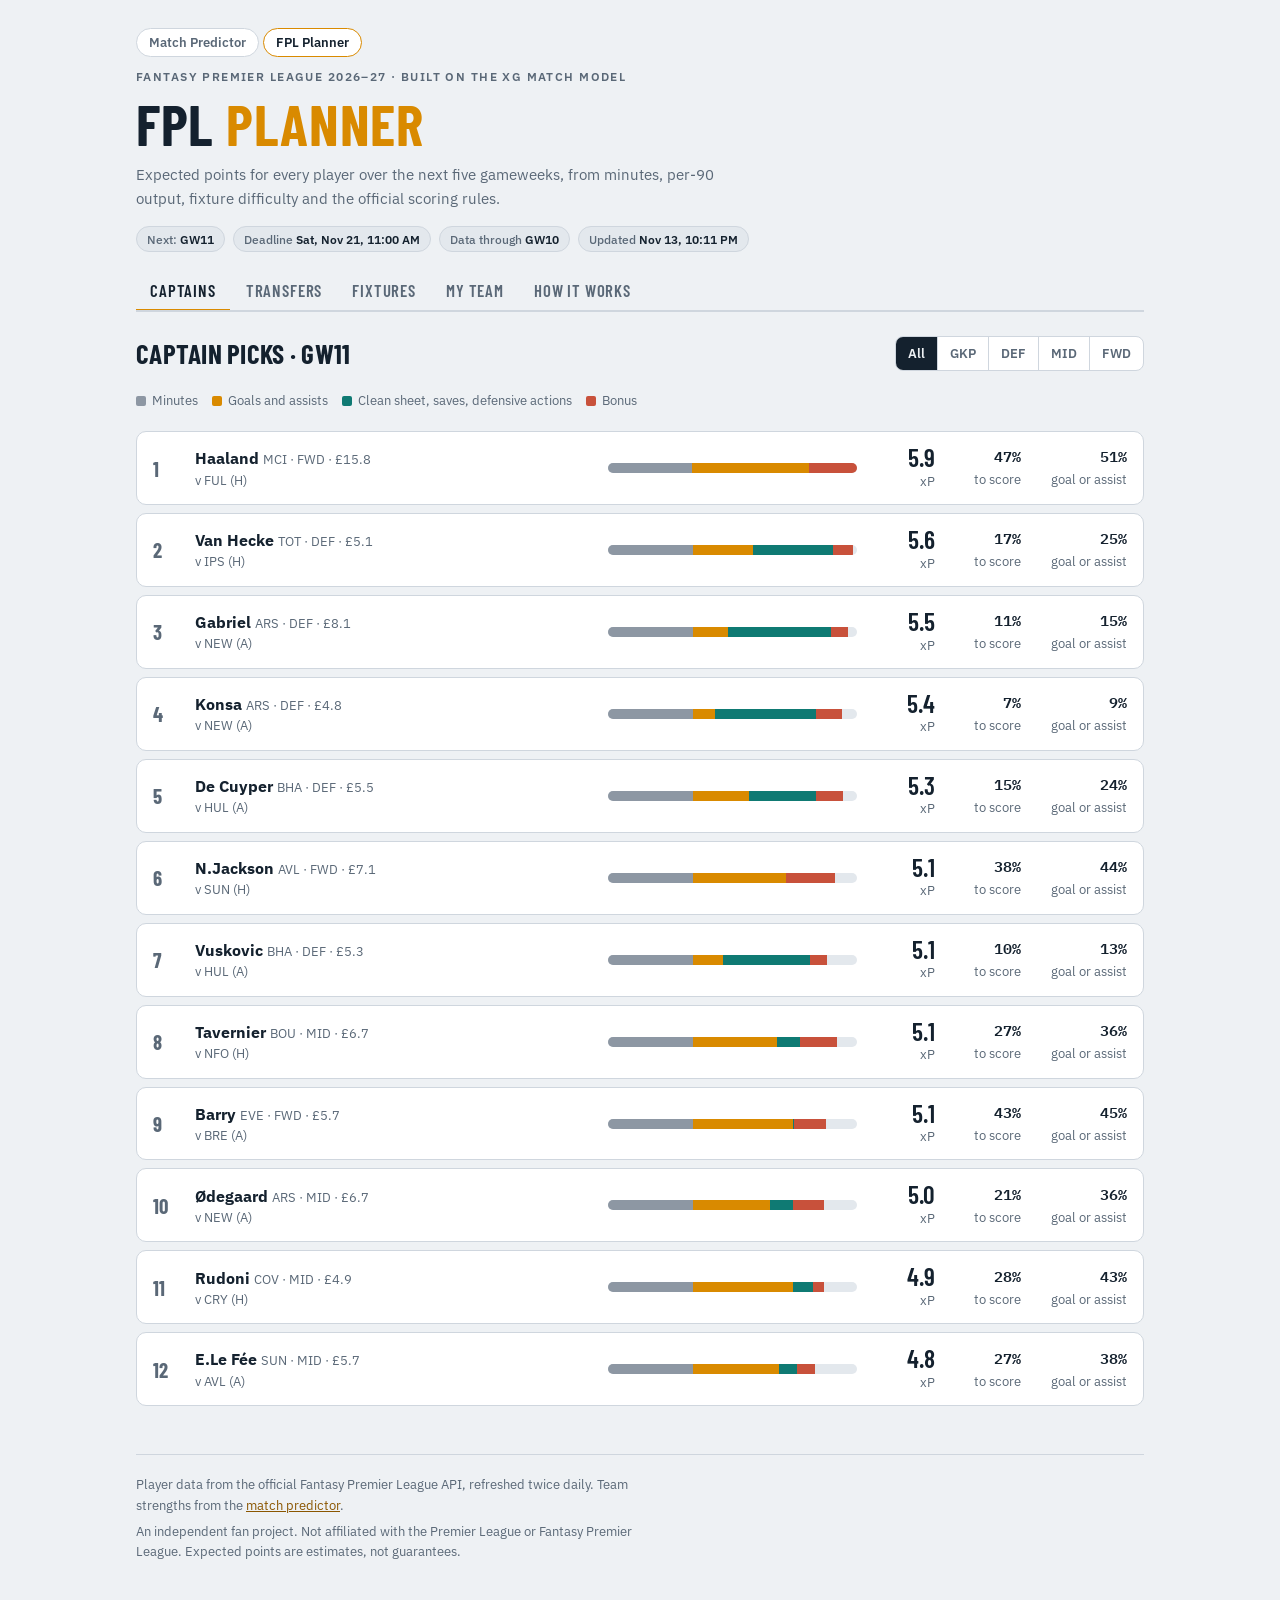
==== site/fpl.html @ b5d15877 "FPL Planner: captains, transfers, fixtures and my team New page site/fpl.html built on the expected-" ====
<!doctype html>
<html lang="en">
<head>
<meta charset="utf-8">
<meta name="viewport" content="width=device-width, initial-scale=1, viewport-fit=cover">
<title>FPL Planner</title>
<meta name="description" content="Expected points, captain picks, transfer targets and fixture difficulty for Fantasy Premier League, built on an xG match model.">
<link rel="icon" href="data:image/svg+xml,%3Csvg xmlns='http://www.w3.org/2000/svg' viewBox='0 0 32 32'%3E%3Crect width='32' height='32' rx='6' fill='%2314212e'/%3E%3Cpath d='M7 22h4v-6H7zM14 22h4V10h-4zM21 22h4v-9h-4z' fill='%23f2a524'/%3E%3C/svg%3E">
<link rel="preconnect" href="https://fonts.googleapis.com">
<link rel="preconnect" href="https://fonts.gstatic.com" crossorigin>
<link rel="stylesheet" href="https://fonts.googleapis.com/css2?family=Barlow+Condensed:wght@500;600;700&family=IBM+Plex+Sans:wght@400;500;600&family=IBM+Plex+Mono:wght@400;500&display=swap">
<link rel="stylesheet" href="styles.css">
</head>
<body>
<div class="wrap">
  <div class="sitenav"><a href="./">Match Predictor</a><a href="fpl.html" aria-current="page">FPL Planner</a></div>
  <header>
    <div class="eyebrow">Fantasy Premier League 2026–27 · built on the xG match model</div>
    <h1>FPL <span>Planner</span></h1>
    <p class="muted">Expected points for every player over the next five gameweeks, from minutes, per-90 output, fixture difficulty and the official scoring rules.</p>
    <div class="notes" id="notes"></div>
  </header>

  <nav role="tablist" aria-label="Views">
    <button role="tab" data-view="captains">Captains</button>
    <button role="tab" data-view="transfers">Transfers</button>
    <button role="tab" data-view="fixtures">Fixtures</button>
    <button role="tab" data-view="myteam">My team</button>
    <button role="tab" data-view="method">How it works</button>
  </nav>

  <section data-v="captains">
    <div class="toolbar">
      <h2 id="cap-title">Captain picks</h2>
      <div class="seg" id="cap-pos" role="group" aria-label="Position"></div>
    </div>
    <div class="key">
      <span><i style="background:var(--c-app)"></i>Minutes</span><span><i style="background:var(--c-att)"></i>Goals and assists</span>
      <span><i style="background:var(--c-def)"></i>Clean sheet, saves, defensive actions</span><span><i style="background:var(--c-bonus)"></i>Bonus</span>
    </div>
    <div id="cap-list" class="caps"><p class="loading">Loading projections…</p></div>
  </section>

  <section data-v="transfers" hidden>
    <div class="toolbar">
      <h2>Transfer targets</h2>
      <div class="filters">
        <div class="seg" id="tr-pos" role="group" aria-label="Position"></div>
        <label class="inline">Max price <select id="tr-price"></select></label>
        <label class="inline"><input type="checkbox" id="tr-fit" checked> Hide flagged players</label>
      </div>
    </div>
    <p class="muted small">Projected points over the next five gameweeks. Click a column to sort. Value is five-week points per £1m.</p>
    <div class="panel tablewrap"><table id="tr-table" class="ptable"></table></div>
  </section>

  <section data-v="fixtures" hidden>
    <div class="toolbar">
      <h2>Fixture planner</h2>
      <div class="seg" id="fx-mode" role="group" aria-label="Measure"></div>
    </div>
    <p class="muted small" id="fx-note"></p>
    <div class="panel tablewrap"><table id="fx-table" class="fxgrid"></table></div>
  </section>

  <section data-v="myteam" hidden>
    <div class="toolbar">
      <h2>My team</h2>
      <div class="filters">
        <label class="inline">Load team ID <select id="mt-entry"></select></label>
        <label class="inline">Bank £<input id="mt-bank" type="number" step="0.1" min="0" value="0.0"></label>
        <button class="btn ghost" id="mt-clear" type="button">Clear squad</button>
      </div>
    </div>
    <div class="grid2">
      <div class="panel">
        <h3>Your squad <span class="muted small" id="mt-count"></span></h3>
        <div id="mt-squad" class="squad"></div>
        <p class="muted small" id="mt-validity"></p>
      </div>
      <div class="panel">
        <h3>Add players</h3>
        <input id="mt-search" type="search" placeholder="Search by name or team" autocomplete="off">
        <div id="mt-results" class="results"></div>
      </div>
    </div>
    <div id="mt-advice" class="grid2"></div>
  </section>

  <section data-v="method" hidden>
    <h2>How it works</h2>
    <div class="steps panel">
      <div class="step"><div class="n">1</div><div><h3>Minutes</h3><p>How often the player has played, and played 60+ minutes, over his team's last five gameweeks, times FPL's availability flag for injuries and suspensions. Blank gameweeks don't count against him.</p></div></div>
      <div class="step"><div class="n">2</div><div><h3>Output per minute</h3><p>Season xG, xA, saves, bonus and yellow cards per minute, plus how often he reaches the defensive-contribution threshold (<span id="m-defcon"></span>). Small samples are pulled toward the average for his position, so two lucky games don't make a star.</p></div></div>
      <div class="step"><div class="n">3</div><div><h3>Fixture difficulty from the match model</h3><p>Attacking output scales with his team's expected goals in each fixture compared with its average. Clean-sheet and goals-conceded chances come straight from the <a href="./#method">match predictor's</a> scoreline grid, so a 2.1 xG team facing a leaky defence is treated very differently from a trip to the league's best.</p></div></div>
      <div class="step"><div class="n">4</div><div><h3>Official scoring</h3><p>The points per goal, assist, clean sheet and so on are read from the FPL game itself every day, so rule changes are picked up automatically.</p></div></div>
    </div>
    <div class="panel">
      <h3>Does it work?</h3>
      <p class="muted small">Tested on every gameweek of 2025-26 from GW5, predicting each from earlier data only, with settings fixed before the test and no injury news.</p>
      <div class="tablewrap"><table class="ptable" id="bt-table">
        <thead><tr><th></th><th>This model</th><th>Points per game</th><th>Last 5 GWs</th></tr></thead>
        <tbody>
          <tr><td>Typical error per player</td><td><b>1.61</b></td><td>1.63</td><td>1.70</td></tr>
          <tr><td>Ranking accuracy (rank correlation)</td><td><b>0.57</b></td><td>0.56</td><td>0.54</td></tr>
          <tr><td>Points from its top 11 picks, per GW</td><td><b>53.4</b></td><td>46.7</td><td>42.8</td></tr>
          <tr><td>Captain's points per GW</td><td>6.4</td><td>6.4</td><td>4.0</td></tr>
        </tbody>
      </table></div>
      <p class="muted small">Better than the obvious alternatives at ranking players, which is what decisions need. Individual gameweeks stay very noisy, and projections above about 4 points ran 0.4–0.8 too high in the test. Read them as a ranking guide, not a promise. <a href="https://github.com/gsatyabrata99/pl-match-predictor/blob/main/experiments/2026-11-13-FPL-BACKTEST.md">Full report</a>.</p>
    </div>
  </section>

  <footer>
    <p>Player data from the official Fantasy Premier League API, refreshed twice daily. Team strengths from the <a href="./">match predictor</a>.</p>
    <p>An independent fan project. Not affiliated with the Premier League or Fantasy Premier League. Expected points are estimates, not guarantees.</p>
  </footer>
</div>
<script src="fpl.js"></script>
</body>
</html>
---- site/styles.css ----
/* Layout: floodlit scoreboard — a condensed signage header, tab strip, then one working view at a time */
:root {
  --bg: #eef1f4;        /* cool concrete */
  --surface: #ffffff;
  --sunk: #e3e8ed;
  --line: #cfd6de;
  --fg: #14212e;        /* stadium navy ink */
  --muted: #5a6877;
  --accent: #d98a00;    /* scoreboard amber */
  --accent-ink: #8a5600;
  --home: #0f7a73;      /* home teal */
  --draw: #8d97a3;
  --away: #c8513b;      /* away brick */
  --good: #2f8a4a; --bad: #c0392b; --meh: #8d97a3;
  --heat: #0f7a73;
  --font-display: "Barlow Condensed", "Arial Narrow", "Roboto Condensed", sans-serif;
  --font-body: "IBM Plex Sans", system-ui, -apple-system, "Segoe UI", sans-serif;
  --font-data: "IBM Plex Mono", ui-monospace, "SF Mono", Menlo, monospace;
}
@media (prefers-color-scheme: dark) { :root:not([data-theme="light"]) {
  --bg: #0e151d; --surface: #16202b; --sunk: #1d2935; --line: #2a3846; --fg: #e8eef4; --muted: #93a3b3;
  --accent: #f2a524; --accent-ink: #f6bd5c; --home: #3cb8ad; --draw: #7d8894; --away: #e8735c;
  --good: #57b870; --bad: #e8735c; --meh: #7d8894; --heat: #3cb8ad; color-scheme: dark } }
:root[data-theme="dark"] {
  --bg: #0e151d; --surface: #16202b; --sunk: #1d2935; --line: #2a3846; --fg: #e8eef4; --muted: #93a3b3;
  --accent: #f2a524; --accent-ink: #f6bd5c; --home: #3cb8ad; --draw: #7d8894; --away: #e8735c;
  --good: #57b870; --bad: #e8735c; --meh: #7d8894; --heat: #3cb8ad; color-scheme: dark }

* { box-sizing: border-box; }
html { color-scheme: light; -webkit-text-size-adjust: 100%; }
body { margin: 0; background: var(--bg); color: var(--fg); font: 15px/1.55 var(--font-body); }
[hidden] { display: none !important; }
img { max-width: 100%; }
a { color: var(--accent-ink); }
footer { margin-top: 48px; padding-top: 20px; border-top: 1px solid var(--line); font-size: .82rem; color: var(--muted); display: grid; gap: 6px; }
.loading { padding: 40px 0; color: var(--muted); }
.wrap { max-width: 1040px; margin: 0 auto; padding-left: max(16px, env(safe-area-inset-left, 0px)); padding-right: max(16px, env(safe-area-inset-right, 0px)); padding-block: 28px 64px; }
h1, h2, h3 { font-family: var(--font-display); font-weight: 700; letter-spacing: .01em; text-wrap: balance; margin: 0; line-height: 1.05; }
h1 { font-size: clamp(2.4rem, 7vw, 3.6rem); text-transform: uppercase; }
h1 span { color: var(--accent); }
h2 { font-size: 1.7rem; text-transform: uppercase; }
h3 { font-size: 1.2rem; text-transform: uppercase; letter-spacing: .03em; }
p { margin: 0; max-width: 66ch; }
.muted { color: var(--muted); }
.num { font-family: var(--font-data); font-variant-numeric: tabular-nums; }
.eyebrow { font: 600 .74rem/1 var(--font-body); letter-spacing: .12em; text-transform: uppercase; color: var(--muted); }

header { display: grid; gap: 10px; margin-bottom: 18px; }
.notes { display: flex; flex-wrap: wrap; gap: 8px; margin-top: 6px; }
.chip { font: 500 .78rem/1 var(--font-body); padding: 6px 10px; border-radius: 999px; background: var(--sunk); color: var(--muted); border: 1px solid var(--line); }
.chip b { color: var(--fg); font-weight: 600; }

nav { display: flex; gap: 2px; border-bottom: 2px solid var(--line); margin-bottom: 24px; overflow-x: auto; scrollbar-width: none; }
nav button { font: 600 1.05rem/1 var(--font-display); text-transform: uppercase; letter-spacing: .05em; background: none; border: 0; color: var(--muted); padding: 12px 14px 10px; border-bottom: 3px solid transparent; margin-bottom: -2px; cursor: pointer; white-space: nowrap; }
nav button[aria-selected="true"] { color: var(--fg); border-bottom-color: var(--accent); }
nav button:hover { color: var(--fg); }
button:focus-visible, select:focus-visible, input:focus-visible, .fx:focus-visible { outline: 2px solid var(--accent); outline-offset: 2px; }

section { display: grid; gap: 20px; }
.toolbar { display: flex; flex-wrap: wrap; align-items: center; gap: 12px; justify-content: space-between; }
select { font: 500 .95rem var(--font-body); color: var(--fg); background: var(--surface); border: 1px solid var(--line); border-radius: 8px; padding: 8px 10px; max-width: 100%; }
.panel { background: var(--surface); border: 1px solid var(--line); border-radius: 12px; padding: 18px; min-width: 0; }

/* Gameweek fixtures */
.day { display: grid; gap: 8px; }
.fx { display: grid; grid-template-columns: minmax(0,1fr) minmax(200px, 1.3fr) 92px; align-items: center; gap: 16px; background: var(--surface); border: 1px solid var(--line); border-radius: 10px; padding: 12px 16px; cursor: pointer; text-align: left; color: inherit; font: inherit; width: 100%; }
.fx:hover { border-color: var(--accent); }
.teams { display: grid; gap: 2px; min-width: 0; }
.teams .t { font: 600 1.05rem/1.25 var(--font-body); white-space: nowrap; overflow: hidden; text-overflow: ellipsis; }
.teams .t small { font: 500 .72rem var(--font-body); color: var(--muted); margin-left: 6px; letter-spacing: .06em; text-transform: uppercase; }
.bar { display: flex; height: 28px; border-radius: 6px; overflow: hidden; font: 500 .78rem/28px var(--font-data); }
.bar div { text-align: center; color: #fff; min-width: 0; overflow: hidden; white-space: nowrap; }
.bar .h { background: var(--home); } .bar .d { background: var(--draw); } .bar .a { background: var(--away); }
.bar-legend { display: flex; justify-content: space-between; font: .72rem var(--font-body); color: var(--muted); margin-top: 4px; }
.score { text-align: right; }
.score .big { font: 700 1.6rem/1 var(--font-display); }
.score .lbl { font-size: .72rem; color: var(--muted); }
.score .fav { font: 600 .72rem/1.3 var(--font-body); color: var(--fg); margin-top: 6px; padding-top: 6px; border-top: 1px solid var(--line); }
.key { display: flex; gap: 14px; flex-wrap: wrap; font-size: .8rem; color: var(--muted); }
.key i { display: inline-block; width: 10px; height: 10px; border-radius: 2px; margin-right: 6px; vertical-align: -1px; }

/* Matchup */
.picker { display: grid; grid-template-columns: 1fr auto 1fr; gap: 12px; align-items: end; }
.picker label { display: grid; gap: 6px; }
.picker .vs { font: 700 1.4rem var(--font-display); color: var(--muted); padding-bottom: 6px; }
.verdict { display: grid; grid-template-columns: repeat(3, 1fr); gap: 1px; background: var(--line); border-radius: 12px; overflow: hidden; border: 1px solid var(--line); }
.verdict div { background: var(--surface); padding: 16px; display: grid; gap: 2px; }
.verdict .p { font: 700 clamp(2rem, 6vw, 3rem)/1 var(--font-display); }
.verdict .home .p { color: var(--home); } .verdict .draw .p { color: var(--draw); } .verdict .away .p { color: var(--away); }
.grid2 { display: grid; grid-template-columns: minmax(0, 1.2fr) minmax(0, 1fr); gap: 20px; }
.heat { display: grid; grid-template-columns: 34px repeat(6, minmax(0, 1fr)); gap: 3px; margin-top: 12px; }
.heat .c { aspect-ratio: 1.25; display: grid; place-items: center; border-radius: 4px; font: 500 .74rem var(--font-data); max-width: 100%; }
.heat .ax { display: grid; place-items: center; font: 600 .78rem var(--font-data); color: var(--muted); }
.heat .best { outline: 2px solid var(--accent); outline-offset: -2px; }
.axis-note { display: flex; justify-content: space-between; font-size: .75rem; color: var(--muted); margin-top: 6px; }
.stats { display: grid; gap: 0; }
.stat { display: flex; justify-content: space-between; gap: 12px; padding: 9px 0; border-bottom: 1px solid var(--line); }
.stat:last-child { border-bottom: 0; }
.stat span:last-child { font-family: var(--font-data); font-variant-numeric: tabular-nums; }

/* Ratings */
.tablewrap { overflow-x: auto; }
table { border-collapse: collapse; width: 100%; font-size: .9rem; }
th { font: 600 .72rem var(--font-body); letter-spacing: .08em; text-transform: uppercase; color: var(--muted); text-align: right; padding: 8px 10px; border-bottom: 2px solid var(--line); white-space: nowrap; cursor: pointer; }
th:first-child, td:first-child, th:nth-child(2), td:nth-child(2) { text-align: left; }
td { padding: 9px 10px; border-bottom: 1px solid var(--line); text-align: right; font-family: var(--font-data); font-variant-numeric: tabular-nums; white-space: nowrap; }
td.name { font-family: var(--font-body); font-weight: 600; }
td.name small { color: var(--muted); font-weight: 500; margin-left: 6px; font-size: .7rem; letter-spacing: .06em; }
.form { display: inline-flex; gap: 3px; }
.form b { width: 18px; height: 18px; border-radius: 3px; display: grid; place-items: center; font: 600 .66rem var(--font-body); color: #fff; }
.form .W { background: var(--good); } .form .D { background: var(--meh); } .form .L { background: var(--bad); }
.meter { display: inline-block; width: 60px; height: 6px; background: var(--sunk); border-radius: 3px; vertical-align: middle; margin-left: 8px; position: relative; overflow: hidden; }
.meter i { position: absolute; inset: 0 auto 0 0; background: var(--accent); }
svg text { font-family: var(--font-data); }
.scatter-wrap { overflow-x: auto; }

/* Record */
.kpis { display: grid; grid-template-columns: repeat(auto-fit, minmax(170px, 1fr)); gap: 12px; }
.kpi { background: var(--surface); border: 1px solid var(--line); border-radius: 10px; padding: 14px 16px; display: grid; gap: 4px; }
.kpi .v { font: 700 2rem/1 var(--font-display); }
.kpi .s { font-size: .8rem; color: var(--muted); }
.res { display: grid; grid-template-columns: 34px minmax(0,1fr) 62px minmax(0,1.2fr) 28px; gap: 12px; align-items: center; padding: 8px 0; border-bottom: 1px solid var(--line); font-size: .9rem; }
.res .m { white-space: nowrap; overflow: hidden; text-overflow: ellipsis; }
.res .sc { font: 600 1rem var(--font-data); text-align: center; }
.mark { width: 22px; height: 22px; border-radius: 50%; display: grid; place-items: center; font: 700 .75rem var(--font-body); color: #fff; }
.mark.hit { background: var(--good); } .mark.miss { background: var(--sunk); color: var(--muted); }
.minibar { display: flex; height: 8px; border-radius: 4px; overflow: hidden; }
.minibar .h { background: var(--home); } .minibar .d { background: var(--draw); } .minibar .a { background: var(--away); }

/* Method */
.steps { display: grid; gap: 14px; }
.step { display: grid; grid-template-columns: 40px minmax(0,1fr); gap: 14px; }
.step .n { font: 700 1.6rem/1 var(--font-display); color: var(--accent); }
.step h3 { margin-bottom: 4px; }
.step p + p { margin-top: 6px; }
code { font: .85em var(--font-data); background: var(--sunk); padding: 1px 5px; border-radius: 4px; }
.play { display: grid; gap: 14px; }
.play input[type=range] { width: 100%; accent-color: var(--accent); }
.pbars { display: grid; grid-template-columns: repeat(7, minmax(0,1fr)); gap: 6px; align-items: end; height: 150px; }
.pbars div { display: grid; align-content: end; gap: 4px; text-align: center; height: 100%; }
.pbars i { display: block; background: var(--home); border-radius: 4px 4px 0 0; min-height: 2px; transition: height .2s; }
.pbars span { font: .74rem var(--font-data); color: var(--muted); }
@media (prefers-reduced-motion: reduce) { .pbars i { transition: none; } }

@media (max-width: 760px) {
  .fx { grid-template-columns: minmax(0,1fr) 80px; }
  .fx .probs { grid-column: 1 / -1; grid-row: 2; }
  .grid2 { grid-template-columns: minmax(0,1fr); }
  .picker { grid-template-columns: minmax(0,1fr); }
  .picker .vs { display: none; }
  .res { grid-template-columns: 30px minmax(0,1fr) 54px 24px; }
  .res .minibar { display: none; }
}

/* ---------------------------------------------------------------- FPL Planner */
:root { --c-app: var(--draw); --c-att: var(--accent); --c-def: var(--home); --c-bonus: var(--away); }
.sitenav { display: flex; gap: 4px; margin-bottom: 14px; }
.sitenav a { font: 600 .82rem/1 var(--font-body); text-decoration: none; color: var(--muted); padding: 7px 12px; border-radius: 999px; border: 1px solid var(--line); background: var(--surface); }
.sitenav a[aria-current="page"] { color: var(--fg); border-color: var(--accent); }
.sitenav a:hover { color: var(--fg); }
.small { font-size: .82rem; }
.filters { display: flex; flex-wrap: wrap; gap: 10px; align-items: center; }
.inline { display: inline-flex; gap: 6px; align-items: center; font-size: .88rem; color: var(--muted); }
input[type="search"], input[type="number"] { font: 500 .95rem var(--font-body); color: var(--fg); background: var(--surface); border: 1px solid var(--line); border-radius: 8px; padding: 8px 10px; max-width: 100%; }
input[type="number"] { width: 5.5em; }
input[type="search"] { width: 100%; }
input:focus-visible, .seg button:focus-visible, .btn:focus-visible, .slot:focus-visible { outline: 2px solid var(--accent); outline-offset: 2px; }
.seg { display: inline-flex; border: 1px solid var(--line); border-radius: 8px; overflow: hidden; background: var(--surface); }
.seg button { font: 600 .8rem var(--font-body); border: 0; background: none; color: var(--muted); padding: 8px 12px; cursor: pointer; }
.seg button + button { border-left: 1px solid var(--line); }
.seg button[aria-pressed="true"] { background: var(--fg); color: var(--bg); }
.btn { font: 600 .8rem var(--font-body); border: 1px solid var(--fg); background: var(--fg); color: var(--bg); border-radius: 7px; padding: 6px 12px; cursor: pointer; white-space: nowrap; }
.btn:disabled { background: none; color: var(--muted); border-color: var(--line); cursor: default; }
.btn.ghost { background: none; color: var(--fg); border-color: var(--line); }
.pill { display: inline-block; font: 600 .68rem/1 var(--font-body); padding: 4px 7px; border-radius: 999px; background: var(--sunk); color: var(--muted); vertical-align: 1px; white-space: nowrap; }
.pill.warn { background: color-mix(in oklab, var(--away) 18%, var(--surface)); color: var(--away); }
.pill.captain { background: var(--accent); color: #1a1205; }

.caps { display: grid; gap: 8px; }
.cap { display: grid; grid-template-columns: 28px minmax(0, 1.6fr) minmax(90px, 1fr) 64px 72px 92px; gap: 14px; align-items: center; background: var(--surface); border: 1px solid var(--line); border-radius: 10px; padding: 12px 16px; }
.cap .rank { font: 700 1.3rem var(--font-display); color: var(--muted); }
.cap .who { min-width: 0; }
.cap .who b { font-size: 1.02rem; }
.capnums { display: grid; justify-items: end; gap: 2px; }
.capnums .big { font: 700 1.6rem/1 var(--font-display); }
.capnums .num { font-weight: 600; }
.stackbar { display: flex; height: 10px; border-radius: 5px; overflow: hidden; background: var(--sunk); }
.stackbar i { display: block; height: 100%; }
.c-app { background: var(--c-app); } .c-att { background: var(--c-att); } .c-def { background: var(--c-def); } .c-bonus { background: var(--c-bonus); }

.ptable td.name small { margin-left: 4px; }
.ptable th.sortable { cursor: pointer; }
#bt-table td:nth-child(n+2), #bt-table th:nth-child(n+2) { text-align: right; }
#tr-table td:nth-child(2), #tr-table th:nth-child(2) { text-align: left; }
.fxmini { display: flex; gap: 3px; justify-content: flex-end; }
.fxc { display: inline-block; min-width: 38px; text-align: center; font: 600 .68rem/1 var(--font-body); padding: 5px 4px; border-radius: 4px; }
.fxc.blank, .fxcell.blank { background: var(--sunk); color: var(--muted); }
.fxgrid td, .fxgrid th { text-align: center; }
.fxgrid td:first-child, .fxgrid th:first-child { text-align: left; }
.fxgrid td { padding: 4px; }
.fxcell { display: grid; gap: 1px; padding: 6px 4px; border-radius: 5px; font: 500 .74rem/1.2 var(--font-body); min-width: 64px; }
.fxcell + .fxcell { margin-top: 3px; }
.fxcell span { font: .7rem var(--font-data); opacity: .85; }

.squad { display: grid; gap: 10px; margin: 10px 0; }
.sqrow { display: flex; flex-wrap: wrap; gap: 6px; align-items: center; }
.sqrow .eyebrow { width: 34px; }
.slot { position: relative; display: grid; gap: 1px; text-align: left; font: inherit; color: inherit; background: var(--bg); border: 1px solid var(--line); border-radius: 8px; padding: 7px 26px 7px 10px; cursor: pointer; min-width: 0; }
.slot:hover { border-color: var(--away); }
.slot .x { position: absolute; top: 4px; right: 8px; color: var(--muted); }
.results { display: grid; margin-top: 10px; }
.res-row { display: grid; grid-template-columns: minmax(0, 1fr) auto auto; gap: 10px; align-items: center; padding: 8px 0; border-bottom: 1px solid var(--line); }
.res-row:last-child { border-bottom: 0; }
#mt-advice { margin-top: 0; }
.xi { display: grid; gap: 8px; margin: 12px 0; }
.xirow { display: flex; flex-wrap: wrap; gap: 6px; justify-content: center; }
.xip { display: grid; justify-items: center; gap: 1px; background: var(--bg); border: 1px solid var(--line); border-radius: 8px; padding: 7px 10px; min-width: 96px; text-align: center; }
.move { display: flex; justify-content: space-between; gap: 10px; align-items: baseline; padding: 9px 0; border-bottom: 1px solid var(--line); }
.move .out { color: var(--muted); text-decoration: line-through; }
.move .gain { color: var(--good); font-weight: 600; }

@media (max-width: 760px) {
  .cap { grid-template-columns: 22px minmax(0, 1fr) 56px; grid-template-areas: "r w x" "b b b" ". g p"; row-gap: 8px; }
  .cap .rank { grid-area: r; } .cap .who { grid-area: w; } .cap .stackbar { grid-area: b; }
  .cap .cn-xp { grid-area: x; }
  .cap .cn-goal { grid-area: g; justify-items: start; }
  .cap .cn-ret { grid-area: p; justify-items: start; }
  .fxmini { justify-content: flex-start; }
}
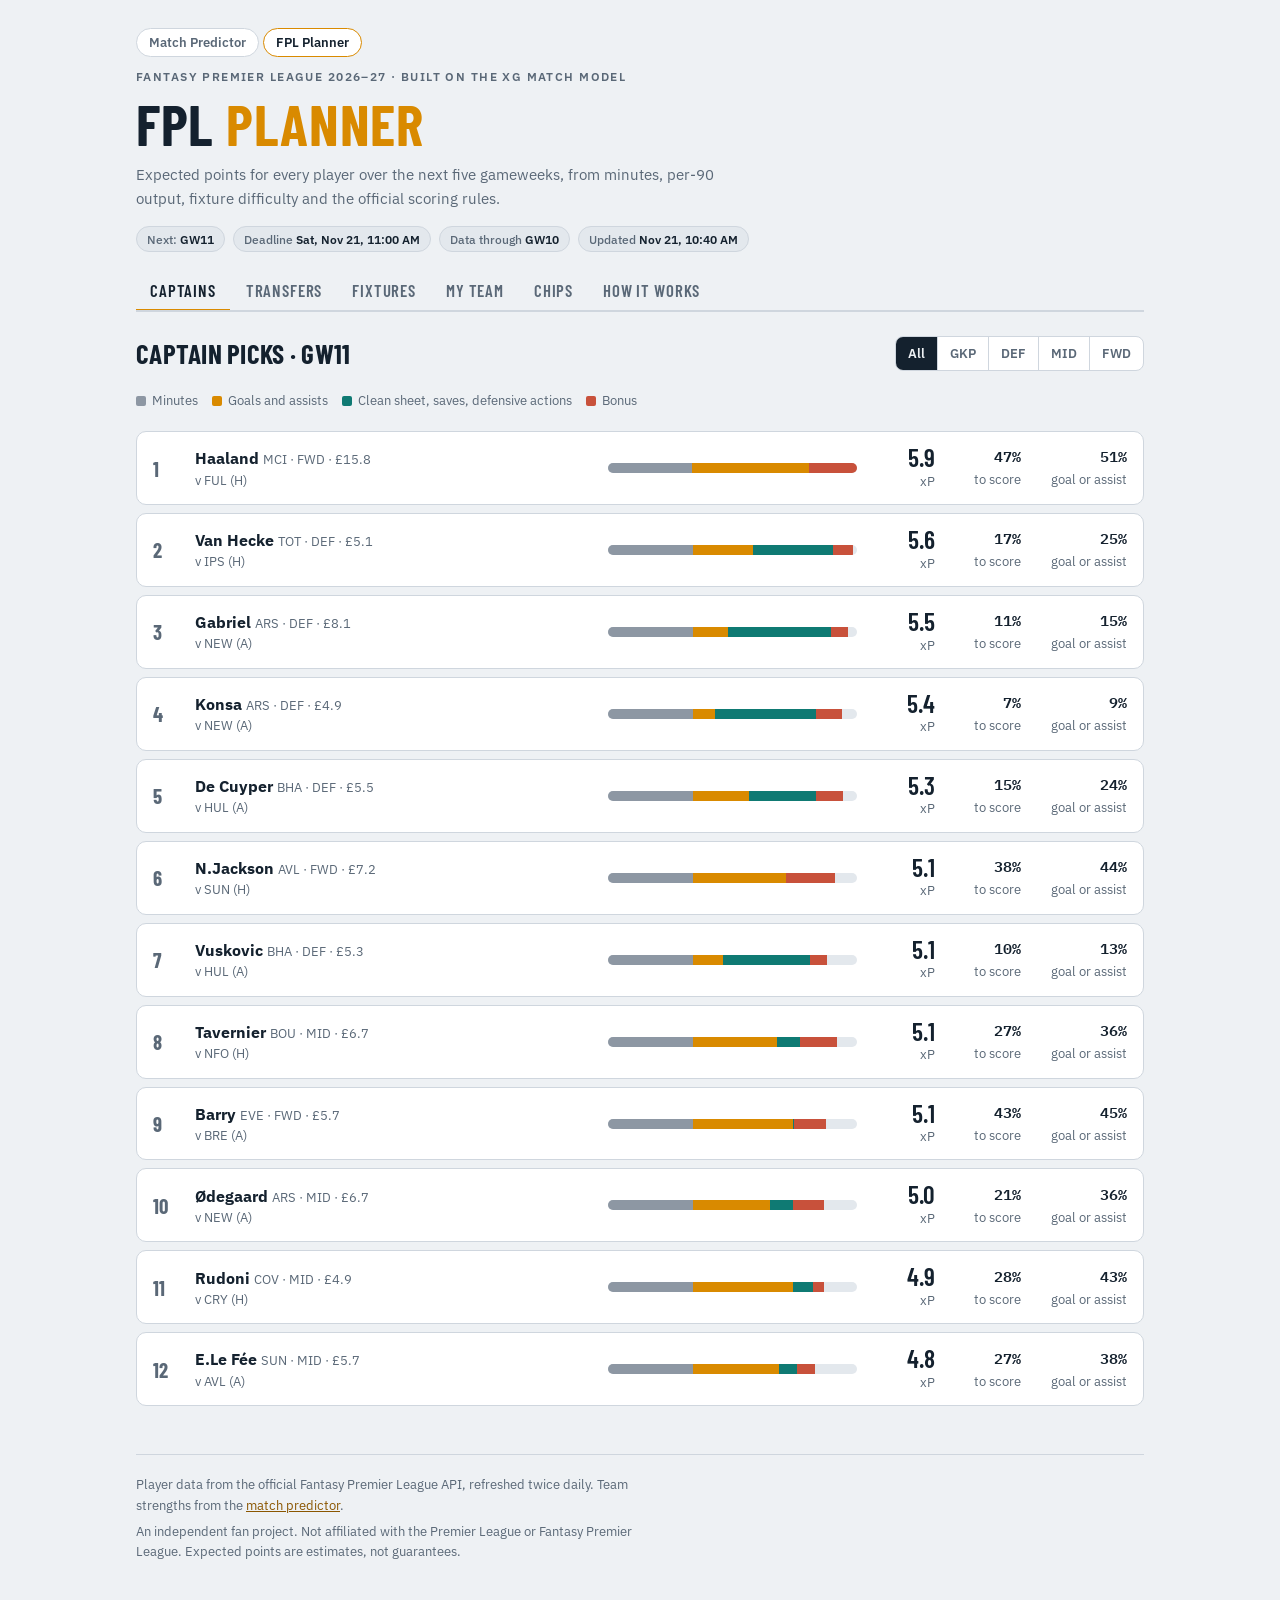
==== commit 13b6b9a6: "FPL Planner: chip planner and auto-reload of the loaded team The match predictor is unchanged (model" ====
--- a/site/fpl.html
+++ b/site/fpl.html
@@ -26,6 +26,7 @@
     <button role="tab" data-view="transfers">Transfers</button>
     <button role="tab" data-view="fixtures">Fixtures</button>
     <button role="tab" data-view="myteam">My team</button>
+    <button role="tab" data-view="chips">Chips</button>
     <button role="tab" data-view="method">How it works</button>
   </nav>
 
@@ -77,6 +78,7 @@
         <h3>Your squad <span class="muted small" id="mt-count"></span></h3>
         <div id="mt-squad" class="squad"></div>
         <p class="muted small" id="mt-validity"></p>
+        <p class="small" id="mt-loaded" role="status"></p>
       </div>
       <div class="panel">
         <h3>Add players</h3>
@@ -85,6 +87,16 @@
       </div>
     </div>
     <div id="mt-advice" class="grid2"></div>
+  </section>
+
+  <section data-v="chips" hidden>
+    <div class="toolbar">
+      <h2>Chip planner</h2>
+      <span class="chip" id="ch-window"></span>
+    </div>
+    <p class="muted" id="ch-intro"></p>
+    <div class="filters" id="ch-have"></div>
+    <div id="ch-body"></div>
   </section>
 
   <section data-v="method" hidden>
@@ -116,6 +128,7 @@
     <p>An independent fan project. Not affiliated with the Premier League or Fantasy Premier League. Expected points are estimates, not guarantees.</p>
   </footer>
 </div>
+<script src="chips.js"></script>
 <script src="fpl.js"></script>
 </body>
 </html>
--- a/site/styles.css
+++ b/site/styles.css
@@ -227,3 +227,11 @@
   .cap .cn-ret { grid-area: p; justify-items: start; }
   .fxmini { justify-content: flex-start; }
 }
+
+.chiptable td.pick { font-weight: 700; color: var(--accent-ink); background: color-mix(in oklab, var(--accent) 14%, var(--surface)); }
+.chiptable td, .chiptable th { text-align: right; }
+.chiptable td:first-child, .chiptable th:first-child, .chiptable td:last-child, .chiptable th:last-child { text-align: left; }
+#ch-have { margin: 4px 0 8px; }
+#ch-wc-out { margin-top: 12px; }
+section > * { min-width: 0; }               /* grid children never stretch a section past the screen */
+#ch-body { display: grid; gap: 20px; }
